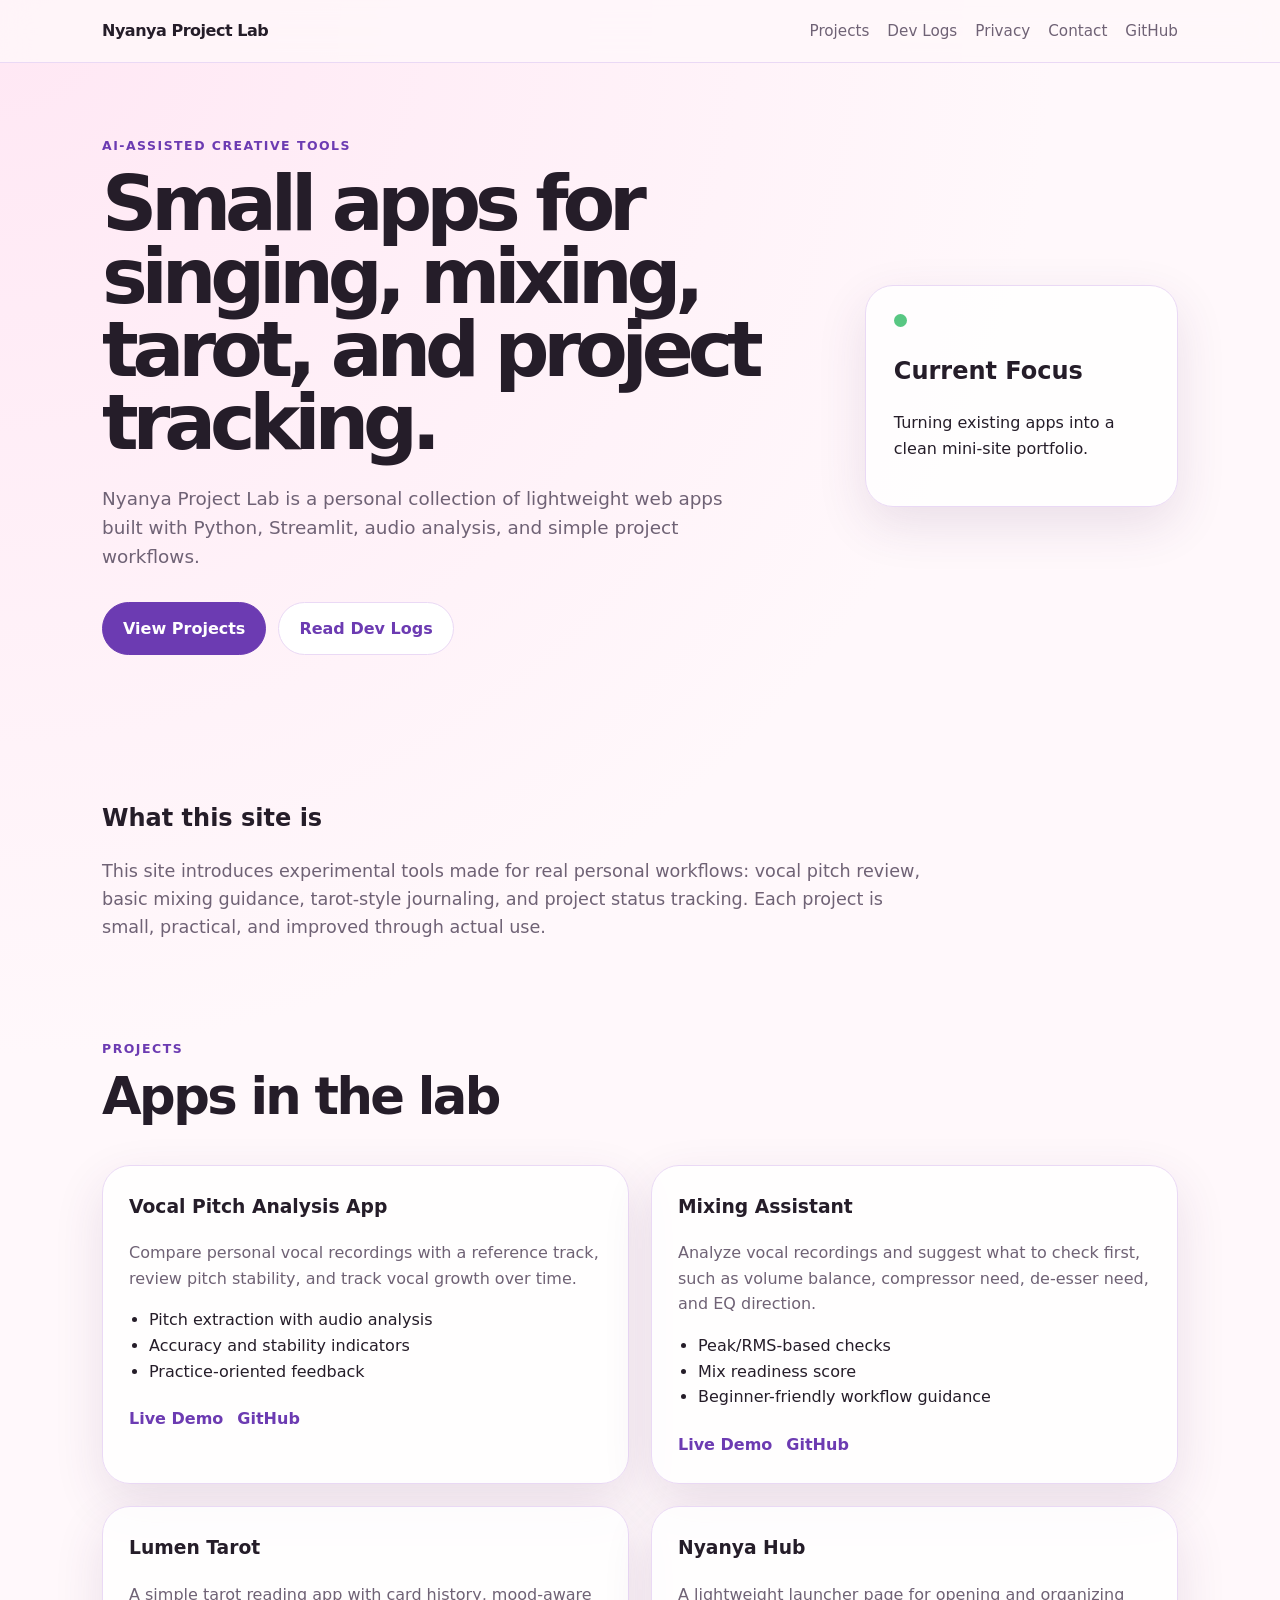
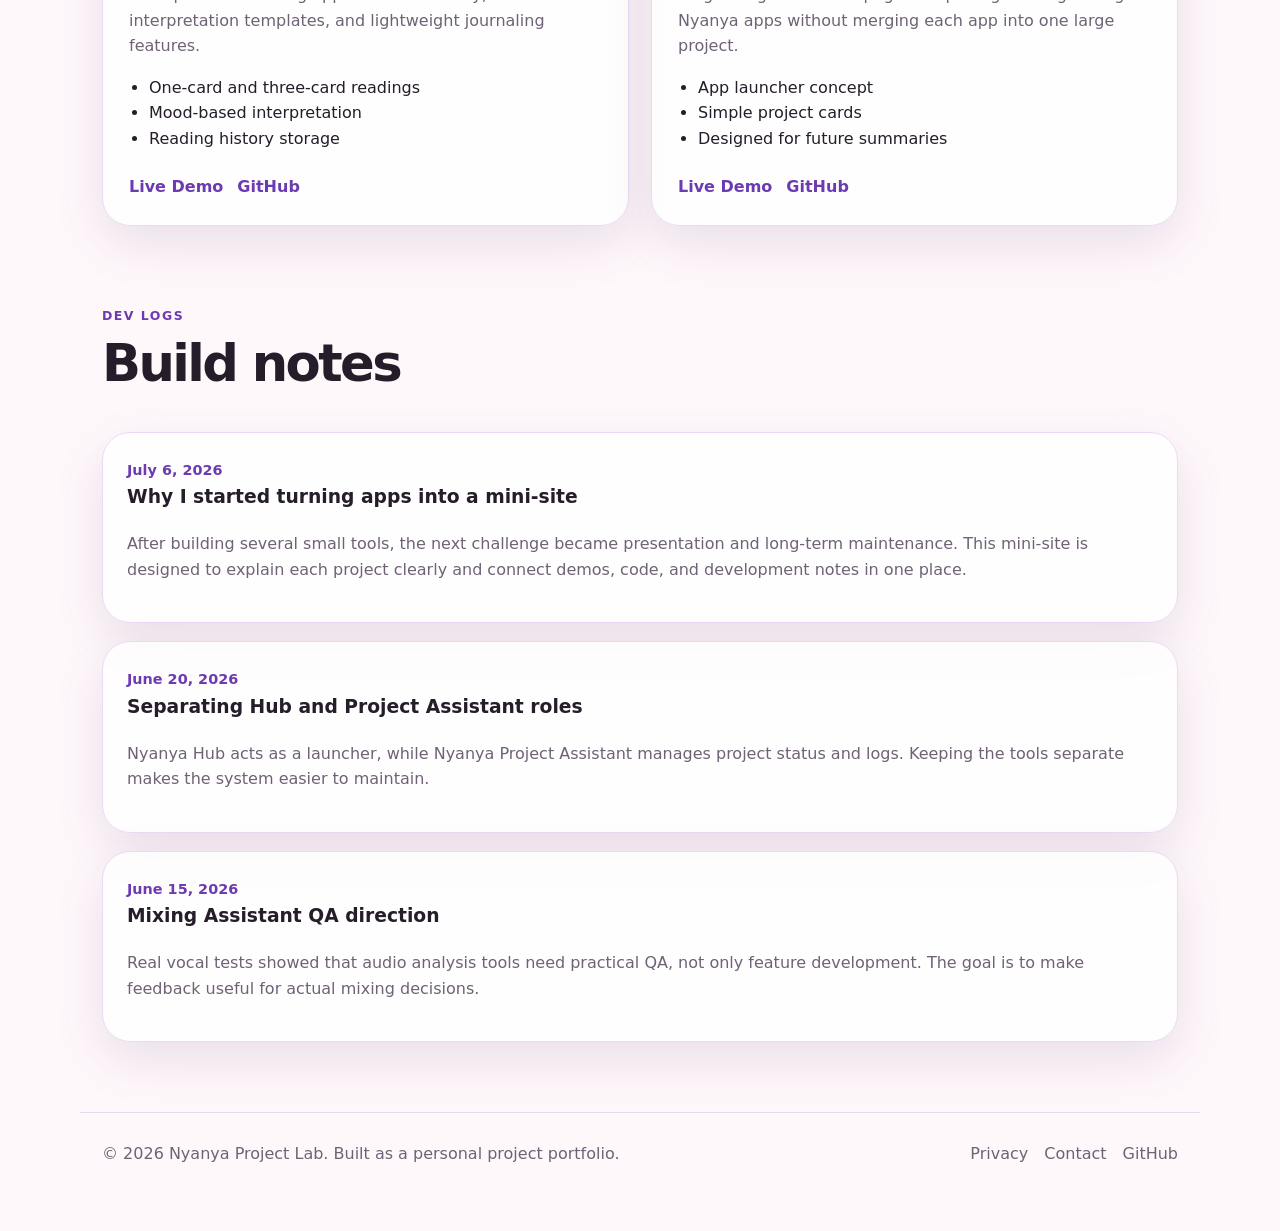
==== index.html @ 67fac54b "Add files via upload" ====
<!DOCTYPE html>
<html lang="en">
<head>
  <meta charset="UTF-8" />
  <meta name="viewport" content="width=device-width, initial-scale=1.0" />
  <meta name="description" content="Nyanya Project Lab is a small collection of creative AI-assisted web apps for vocal practice, mixing analysis, tarot reading, and project management." />
  <title>Nyanya Project Lab</title>
  <link rel="stylesheet" href="styles.css" />
</head>
<body>
  <header class="site-header">
    <nav class="nav">
      <a class="logo" href="#top">Nyanya Project Lab</a>
      <div class="nav-links">
        <a href="#projects">Projects</a>
        <a href="#logs">Dev Logs</a>
        <a href="privacy.html">Privacy</a>
        <a href="contact.html">Contact</a>
        <a href="https://github.com/nyanyachi" target="_blank" rel="noopener">GitHub</a>
      </div>
    </nav>
  </header>

  <main id="top">
    <section class="hero">
      <div class="hero-text">
        <p class="eyebrow">AI-assisted creative tools</p>
        <h1>Small apps for singing, mixing, tarot, and project tracking.</h1>
        <p class="hero-description">
          Nyanya Project Lab is a personal collection of lightweight web apps built with Python, Streamlit, audio analysis, and simple project workflows.
        </p>
        <div class="hero-actions">
          <a class="button primary" href="#projects">View Projects</a>
          <a class="button secondary" href="#logs">Read Dev Logs</a>
        </div>
      </div>
      <aside class="hero-card" aria-label="Project status summary">
        <span class="status-dot"></span>
        <h2>Current Focus</h2>
        <p>Turning existing apps into a clean mini-site portfolio.</p>
      </aside>
    </section>

    <section class="section intro">
      <h2>What this site is</h2>
      <p>
        This site introduces experimental tools made for real personal workflows: vocal pitch review, basic mixing guidance, tarot-style journaling, and project status tracking. Each project is small, practical, and improved through actual use.
      </p>
    </section>

    <section id="projects" class="section">
      <div class="section-heading">
        <p class="eyebrow">Projects</p>
        <h2>Apps in the lab</h2>
      </div>
      <div class="project-grid">
        <article class="project-card">
          <h3>Vocal Pitch Analysis App</h3>
          <p>Compare personal vocal recordings with a reference track, review pitch stability, and track vocal growth over time.</p>
          <ul>
            <li>Pitch extraction with audio analysis</li>
            <li>Accuracy and stability indicators</li>
            <li>Practice-oriented feedback</li>
          </ul>
          <div class="card-actions">
            <a href="https://vocal-pitch-analysis-app.streamlit.app/" target="_blank" rel="noopener">Live Demo</a>
            <a href="https://github.com/nyanyachi/vocal-pitch-analysis-app" target="_blank" rel="noopener">GitHub</a>
          </div>
        </article>

        <article class="project-card">
          <h3>Mixing Assistant</h3>
          <p>Analyze vocal recordings and suggest what to check first, such as volume balance, compressor need, de-esser need, and EQ direction.</p>
          <ul>
            <li>Peak/RMS-based checks</li>
            <li>Mix readiness score</li>
            <li>Beginner-friendly workflow guidance</li>
          </ul>
          <div class="card-actions">
            <a href="https://mixing-assistant.streamlit.app/" target="_blank" rel="noopener">Live Demo</a>
            <a href="https://github.com/nyanyachi/mixing-assistant" target="_blank" rel="noopener">GitHub</a>
          </div>
        </article>

        <article class="project-card">
          <h3>Lumen Tarot</h3>
          <p>A simple tarot reading app with card history, mood-aware interpretation templates, and lightweight journaling features.</p>
          <ul>
            <li>One-card and three-card readings</li>
            <li>Mood-based interpretation</li>
            <li>Reading history storage</li>
          </ul>
          <div class="card-actions">
            <a href="https://lumen-tarot.streamlit.app/" target="_blank" rel="noopener">Live Demo</a>
            <a href="https://github.com/nyanyachi/lumen-tarot" target="_blank" rel="noopener">GitHub</a>
          </div>
        </article>

        <article class="project-card">
          <h3>Nyanya Hub</h3>
          <p>A lightweight launcher page for opening and organizing Nyanya apps without merging each app into one large project.</p>
          <ul>
            <li>App launcher concept</li>
            <li>Simple project cards</li>
            <li>Designed for future summaries</li>
          </ul>
          <div class="card-actions">
            <a href="#" target="_blank" rel="noopener">Live Demo</a>
            <a href="#" target="_blank" rel="noopener">GitHub</a>
          </div>
        </article>
      </div>
    </section>

    <section id="logs" class="section logs">
      <div class="section-heading">
        <p class="eyebrow">Dev Logs</p>
        <h2>Build notes</h2>
      </div>
      <div class="log-list">
        <article>
          <time datetime="2026-07-06">July 6, 2026</time>
          <h3>Why I started turning apps into a mini-site</h3>
          <p>
            After building several small tools, the next challenge became presentation and long-term maintenance. This mini-site is designed to explain each project clearly and connect demos, code, and development notes in one place.
          </p>
        </article>
        <article>
          <time datetime="2026-06-20">June 20, 2026</time>
          <h3>Separating Hub and Project Assistant roles</h3>
          <p>
            Nyanya Hub acts as a launcher, while Nyanya Project Assistant manages project status and logs. Keeping the tools separate makes the system easier to maintain.
          </p>
        </article>
        <article>
          <time datetime="2026-06-15">June 15, 2026</time>
          <h3>Mixing Assistant QA direction</h3>
          <p>
            Real vocal tests showed that audio analysis tools need practical QA, not only feature development. The goal is to make feedback useful for actual mixing decisions.
          </p>
        </article>
      </div>
    </section>
  </main>

  <footer class="footer">
    <p>© 2026 Nyanya Project Lab. Built as a personal project portfolio.</p>
    <div>
      <a href="privacy.html">Privacy</a>
      <a href="contact.html">Contact</a>
      <a href="https://github.com/nyanyachi" target="_blank" rel="noopener">GitHub</a>
    </div>
  </footer>
</body>
</html>
---- styles.css ----
:root {
  --bg: #fff8fb;
  --surface: #ffffff;
  --surface-soft: #fff0f6;
  --text: #251d29;
  --muted: #6f6275;
  --accent: #a86add;
  --accent-dark: #6c3bb2;
  --border: #ead9f5;
  --shadow: 0 18px 50px rgba(80, 42, 100, 0.12);
}

* {
  box-sizing: border-box;
}

body {
  margin: 0;
  font-family: Inter, ui-sans-serif, system-ui, -apple-system, BlinkMacSystemFont, "Segoe UI", sans-serif;
  background: radial-gradient(circle at top left, #ffe7f4 0, transparent 34%), var(--bg);
  color: var(--text);
  line-height: 1.6;
}

a {
  color: inherit;
  text-decoration: none;
}

.site-header {
  position: sticky;
  top: 0;
  z-index: 10;
  backdrop-filter: blur(16px);
  background: rgba(255, 248, 251, 0.8);
  border-bottom: 1px solid var(--border);
}

.nav {
  max-width: 1120px;
  margin: 0 auto;
  padding: 18px 22px;
  display: flex;
  align-items: center;
  justify-content: space-between;
  gap: 24px;
}

.logo {
  font-weight: 800;
  letter-spacing: -0.03em;
}

.nav-links {
  display: flex;
  gap: 18px;
  color: var(--muted);
  font-size: 0.95rem;
}

.nav-links a:hover,
.footer a:hover,
.card-actions a:hover {
  color: var(--accent-dark);
}

main {
  max-width: 1120px;
  margin: 0 auto;
  padding: 0 22px 60px;
}

.hero {
  min-height: 74vh;
  display: grid;
  grid-template-columns: minmax(0, 1.4fr) minmax(280px, 0.6fr);
  gap: 32px;
  align-items: center;
}

.eyebrow {
  margin: 0 0 12px;
  color: var(--accent-dark);
  font-weight: 700;
  text-transform: uppercase;
  font-size: 0.78rem;
  letter-spacing: 0.12em;
}

h1,
h2,
h3,
p {
  margin-top: 0;
}

h1 {
  max-width: 760px;
  font-size: clamp(2.5rem, 6vw, 5.2rem);
  line-height: 0.95;
  letter-spacing: -0.08em;
  margin-bottom: 24px;
}

.hero-description {
  max-width: 640px;
  color: var(--muted);
  font-size: 1.15rem;
}

.hero-actions {
  display: flex;
  flex-wrap: wrap;
  gap: 12px;
  margin-top: 30px;
}

.button {
  display: inline-flex;
  align-items: center;
  justify-content: center;
  border-radius: 999px;
  padding: 13px 20px;
  font-weight: 700;
  border: 1px solid var(--border);
}

.button.primary {
  background: var(--accent-dark);
  color: white;
  border-color: var(--accent-dark);
}

.button.secondary {
  background: var(--surface);
  color: var(--accent-dark);
}

.hero-card,
.project-card,
.log-list article,
.content-page {
  background: rgba(255, 255, 255, 0.82);
  border: 1px solid var(--border);
  border-radius: 28px;
  box-shadow: var(--shadow);
}

.hero-card {
  padding: 28px;
}

.status-dot {
  display: inline-block;
  width: 13px;
  height: 13px;
  border-radius: 50%;
  background: #58c783;
  margin-bottom: 18px;
}

.section {
  padding: 70px 0 10px;
}

.intro p {
  max-width: 820px;
  font-size: 1.1rem;
  color: var(--muted);
}

.section-heading h2 {
  font-size: clamp(2rem, 4vw, 3.2rem);
  line-height: 1;
  letter-spacing: -0.05em;
}

.project-grid {
  display: grid;
  grid-template-columns: repeat(2, minmax(0, 1fr));
  gap: 22px;
}

.project-card {
  padding: 26px;
}

.project-card p,
.log-list p,
.content-page p,
.content-page li {
  color: var(--muted);
}

.project-card ul {
  padding-left: 20px;
}

.card-actions {
  display: flex;
  gap: 14px;
  margin-top: 22px;
  color: var(--accent-dark);
  font-weight: 700;
}

.log-list {
  display: grid;
  gap: 18px;
}

.log-list article {
  padding: 24px;
}

time {
  color: var(--accent-dark);
  font-size: 0.9rem;
  font-weight: 700;
}

.footer {
  max-width: 1120px;
  margin: 0 auto;
  padding: 28px 22px 48px;
  color: var(--muted);
  border-top: 1px solid var(--border);
  display: flex;
  justify-content: space-between;
  gap: 18px;
  flex-wrap: wrap;
}

.footer div {
  display: flex;
  gap: 16px;
}

.content-page {
  max-width: 860px;
  margin: 70px auto;
  padding: 34px;
}

.content-page h1 {
  font-size: clamp(2rem, 5vw, 3.4rem);
}

@media (max-width: 760px) {
  .nav {
    align-items: flex-start;
    flex-direction: column;
  }

  .nav-links {
    flex-wrap: wrap;
  }

  .hero {
    grid-template-columns: 1fr;
    min-height: auto;
    padding: 72px 0 30px;
  }

  .project-grid {
    grid-template-columns: 1fr;
  }
}
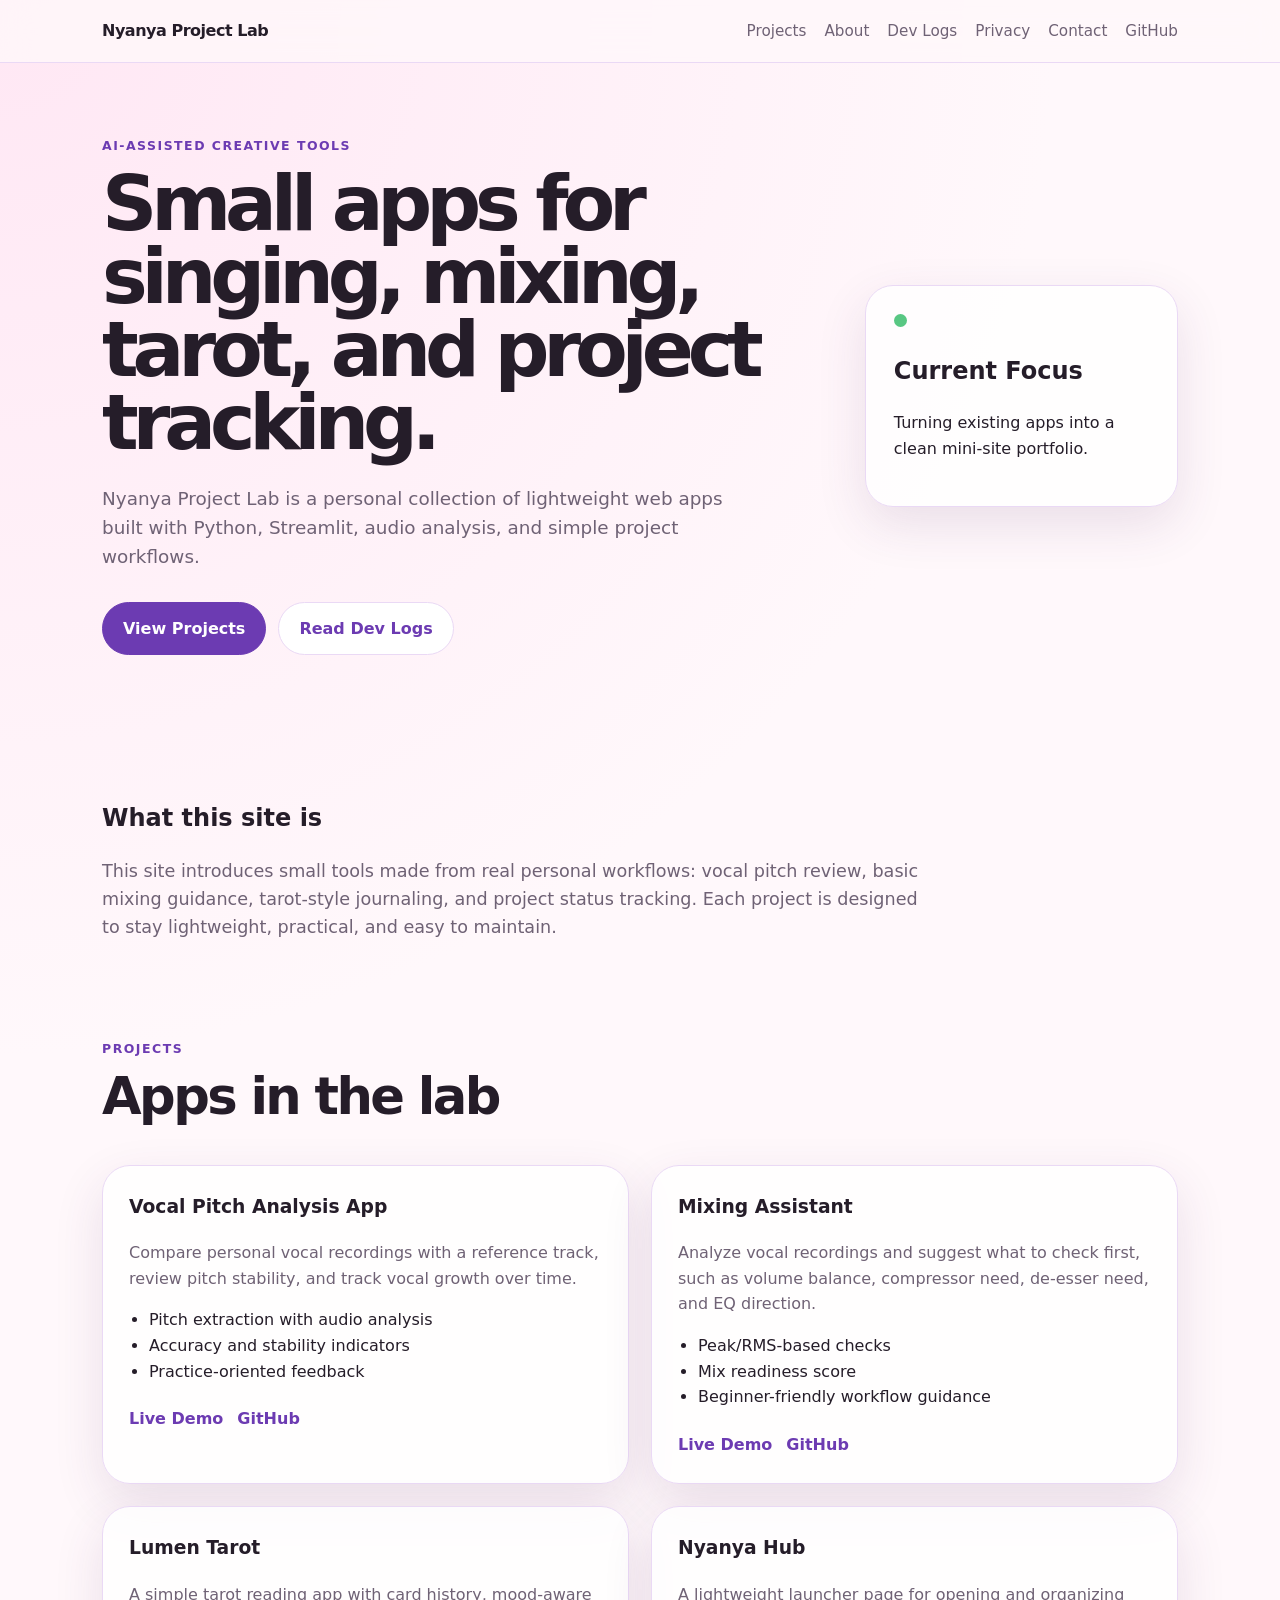
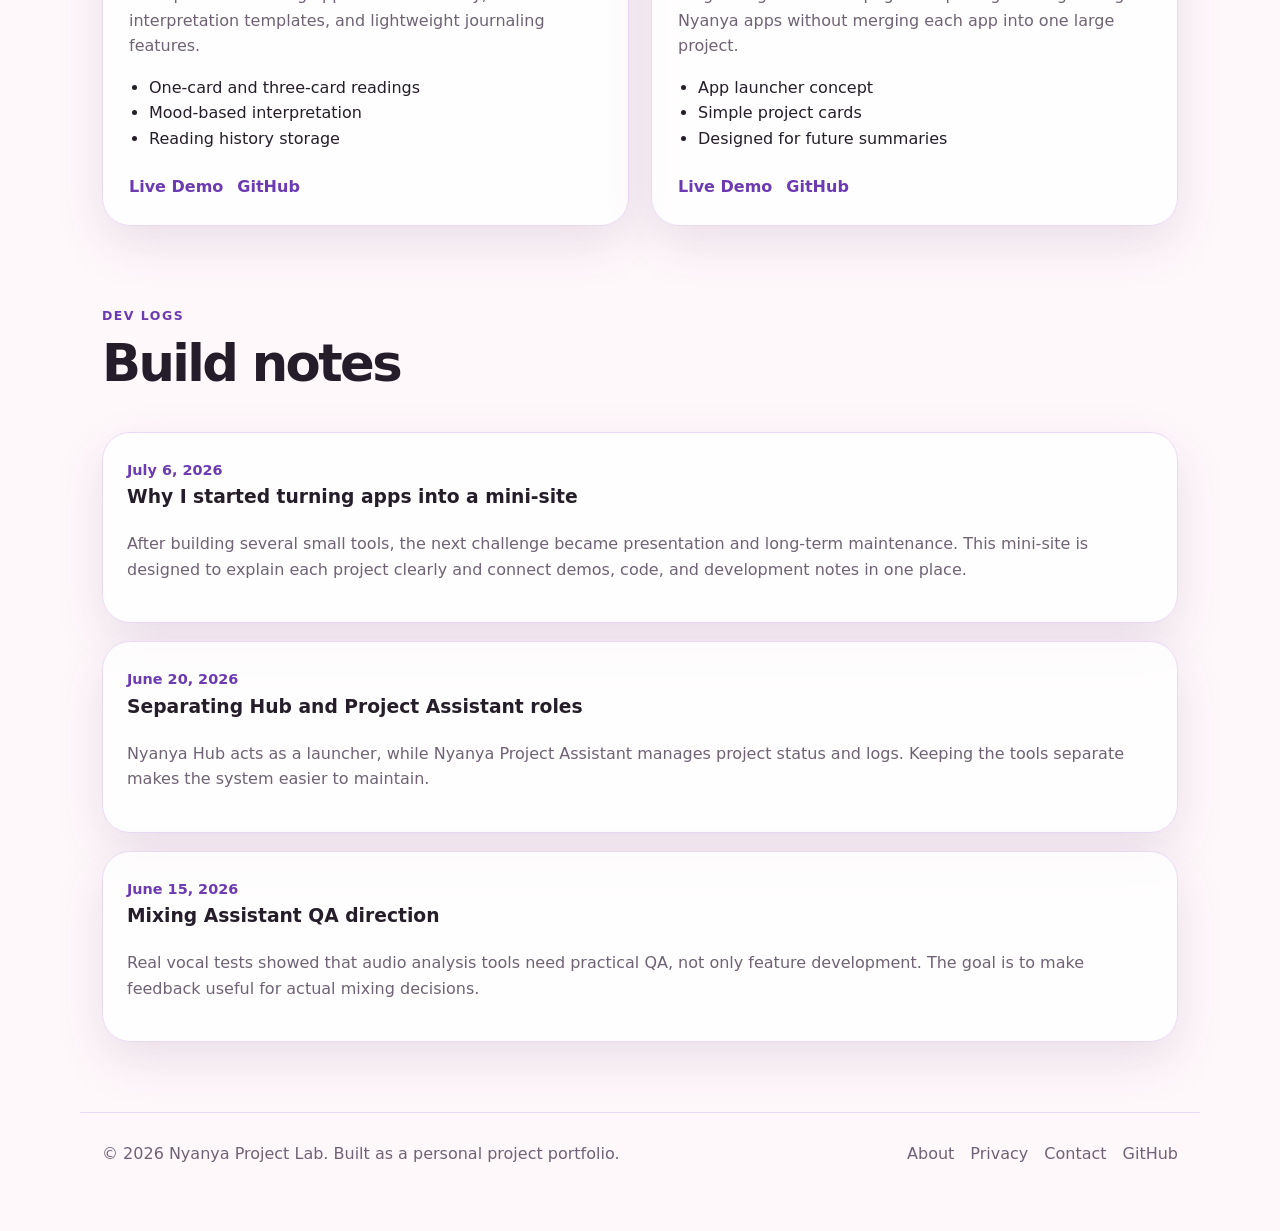
==== commit 9c94e0bd: "Add files via upload" ====
--- a/index.html
+++ b/index.html
@@ -13,6 +13,7 @@
       <a class="logo" href="#top">Nyanya Project Lab</a>
       <div class="nav-links">
         <a href="#projects">Projects</a>
+        <a href="about.html">About</a>
         <a href="#logs">Dev Logs</a>
         <a href="privacy.html">Privacy</a>
         <a href="contact.html">Contact</a>
@@ -44,7 +45,7 @@
     <section class="section intro">
       <h2>What this site is</h2>
       <p>
-        This site introduces experimental tools made for real personal workflows: vocal pitch review, basic mixing guidance, tarot-style journaling, and project status tracking. Each project is small, practical, and improved through actual use.
+        This site introduces small tools made from real personal workflows: vocal pitch review, basic mixing guidance, tarot-style journaling, and project status tracking. Each project is designed to stay lightweight, practical, and easy to maintain.
       </p>
     </section>
 
@@ -105,8 +106,8 @@
             <li>Designed for future summaries</li>
           </ul>
           <div class="card-actions">
-            <a href="#" target="_blank" rel="noopener">Live Demo</a>
-            <a href="#" target="_blank" rel="noopener">GitHub</a>
+            <a href="#" aria-label="Nyanya Hub live demo link not added yet">Live Demo</a>
+            <a href="#" aria-label="Nyanya Hub GitHub link not added yet">GitHub</a>
           </div>
         </article>
       </div>
@@ -146,6 +147,7 @@
   <footer class="footer">
     <p>© 2026 Nyanya Project Lab. Built as a personal project portfolio.</p>
     <div>
+      <a href="about.html">About</a>
       <a href="privacy.html">Privacy</a>
       <a href="contact.html">Contact</a>
       <a href="https://github.com/nyanyachi" target="_blank" rel="noopener">GitHub</a>
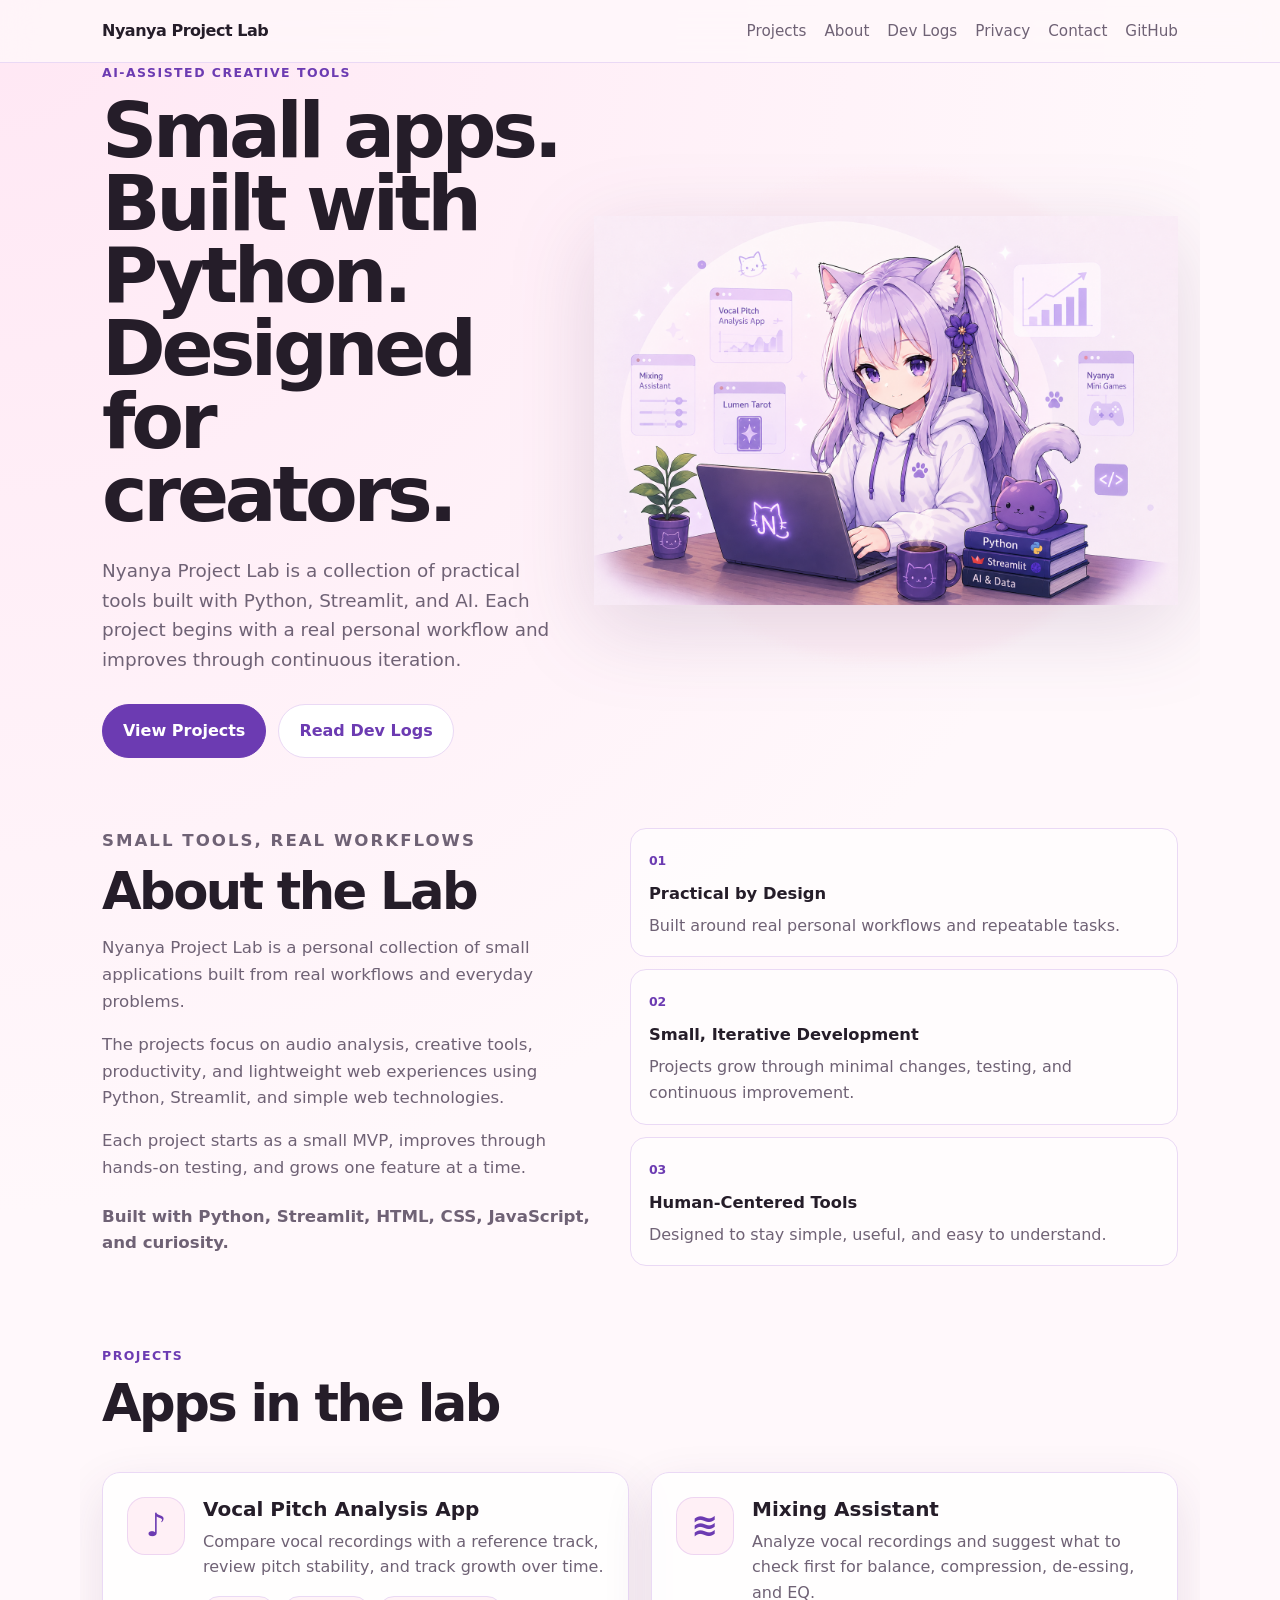
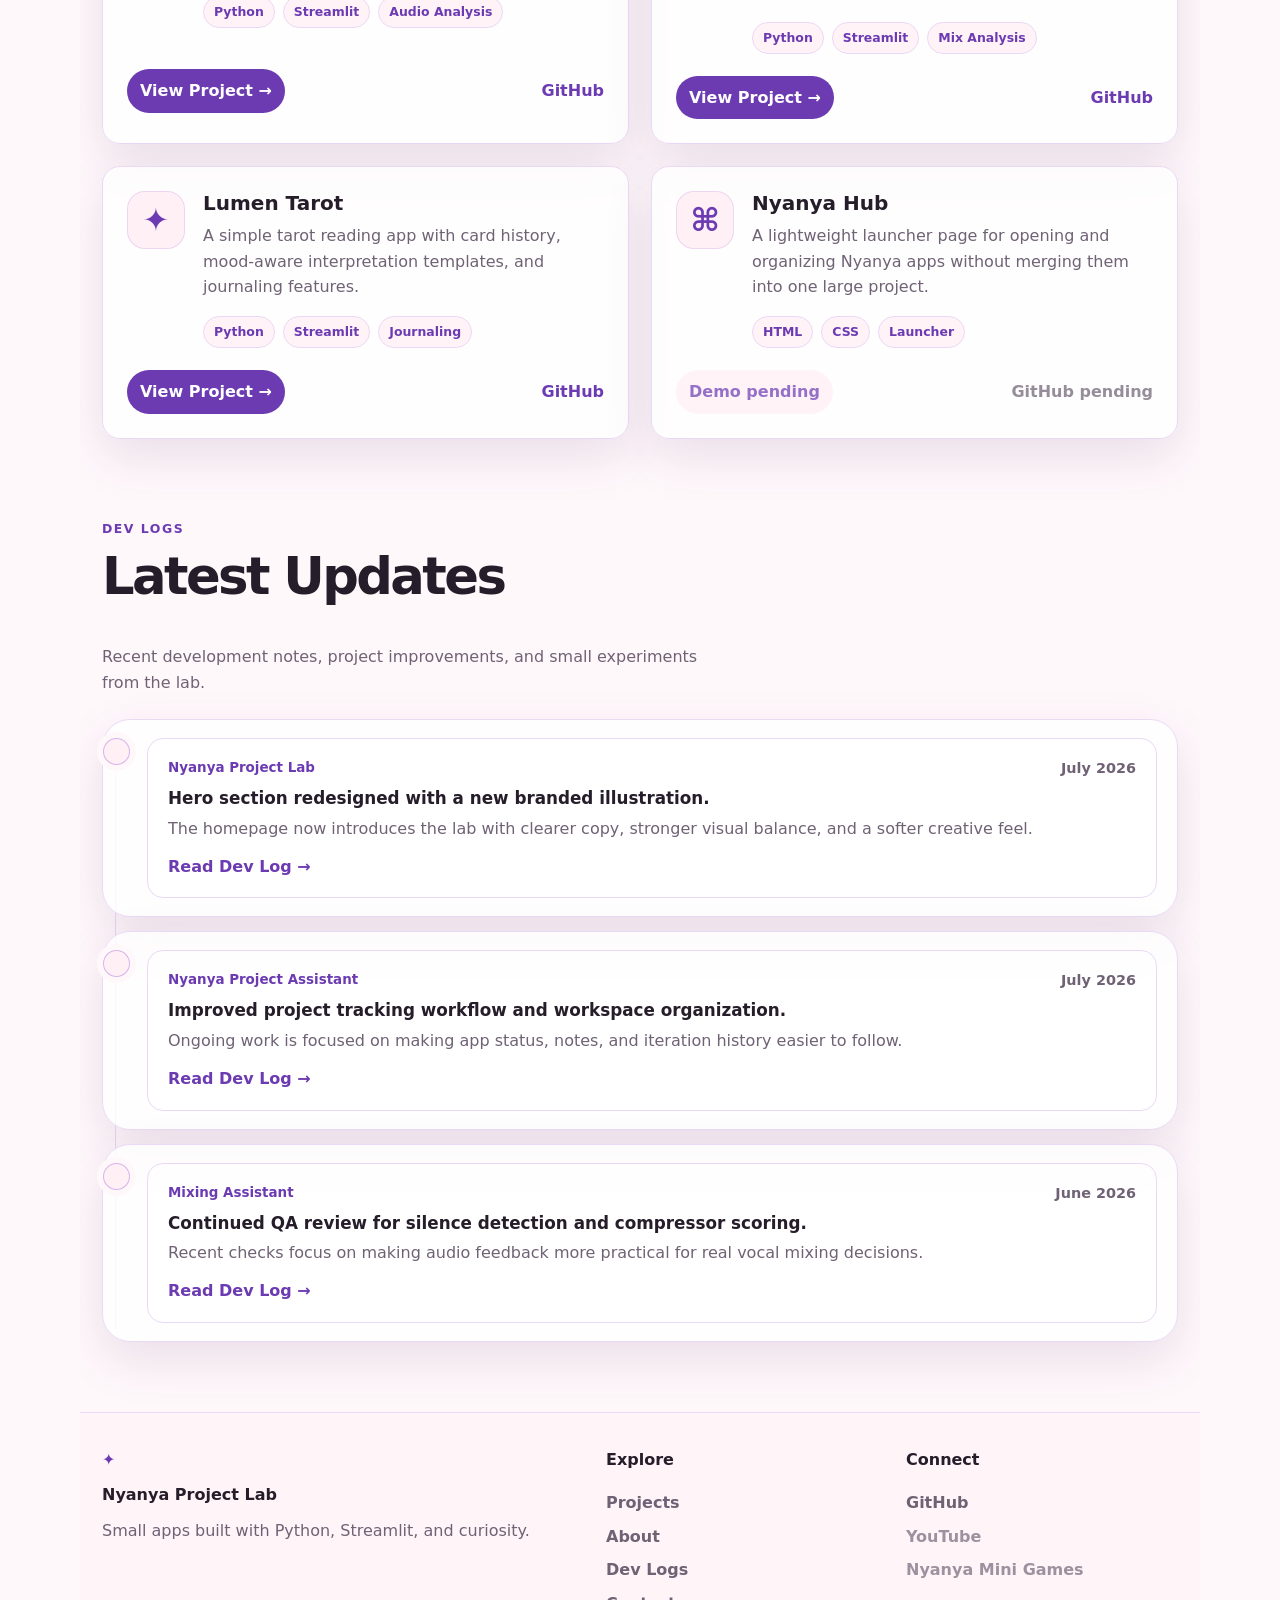
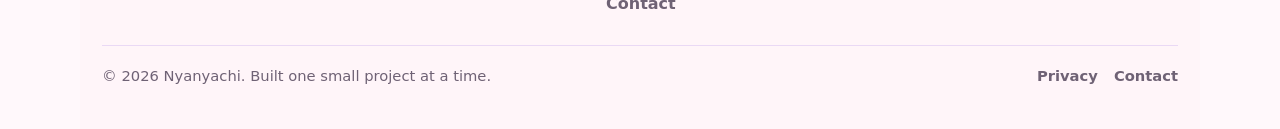
==== commit 1c3e1932: "Improve Nyanya Project Lab UI" ====
--- a/index.html
+++ b/index.html
@@ -1,157 +1,229 @@
-<!DOCTYPE html>
+﻿<!DOCTYPE html>
+
 <html lang="en">
 <head>
-  <meta charset="UTF-8" />
-  <meta name="viewport" content="width=device-width, initial-scale=1.0" />
-  <meta name="description" content="Nyanya Project Lab is a small collection of creative AI-assisted web apps for vocal practice, mixing analysis, tarot reading, and project management." />
-  <title>Nyanya Project Lab</title>
-  <link rel="stylesheet" href="styles.css" />
+<meta charset="utf-8"/>
+<meta content="width=device-width, initial-scale=1.0" name="viewport"/>
+<meta content="Nyanya Project Lab is a small collection of creative AI-assisted web apps for vocal practice, mixing analysis, tarot reading, and project management." name="description"/>
+<title>Nyanya Project Lab</title>
+<link href="styles.css" rel="stylesheet"/>
 </head>
 <body>
-  <header class="site-header">
-    <nav class="nav">
-      <a class="logo" href="#top">Nyanya Project Lab</a>
-      <div class="nav-links">
-        <a href="#projects">Projects</a>
-        <a href="about.html">About</a>
-        <a href="#logs">Dev Logs</a>
-        <a href="privacy.html">Privacy</a>
-        <a href="contact.html">Contact</a>
-        <a href="https://github.com/nyanyachi" target="_blank" rel="noopener">GitHub</a>
-      </div>
-    </nav>
-  </header>
-
-  <main id="top">
-    <section class="hero">
-      <div class="hero-text">
-        <p class="eyebrow">AI-assisted creative tools</p>
-        <h1>Small apps for singing, mixing, tarot, and project tracking.</h1>
-        <p class="hero-description">
-          Nyanya Project Lab is a personal collection of lightweight web apps built with Python, Streamlit, audio analysis, and simple project workflows.
+<header class="site-header">
+<nav class="nav">
+<a class="logo" href="#top">Nyanya Project Lab</a>
+<div class="nav-links">
+<a href="#projects">Projects</a>
+
+
+<a href="about.html">About</a>
+<a href="#logs">Dev Logs</a>
+<a href="privacy.html">Privacy</a>
+<a href="contact.html">Contact</a>
+<a href="https://github.com/nyanyachi" rel="noopener" target="_blank">GitHub</a>
+</div>
+</nav>
+</header>
+<main id="top">
+<section class="hero">
+<div class="hero-text">
+<p class="eyebrow">AI-assisted creative tools</p>
+<h1>Small apps.<br/>Built with Python.<br/>Designed for creators.</h1>
+<p class="hero-description">
+          Nyanya Project Lab is a collection of practical tools built with Python, Streamlit, and AI. Each project begins with a real personal workflow and improves through continuous iteration.
         </p>
-        <div class="hero-actions">
-          <a class="button primary" href="#projects">View Projects</a>
-          <a class="button secondary" href="#logs">Read Dev Logs</a>
-        </div>
-      </div>
-      <aside class="hero-card" aria-label="Project status summary">
-        <span class="status-dot"></span>
-        <h2>Current Focus</h2>
-        <p>Turning existing apps into a clean mini-site portfolio.</p>
-      </aside>
-    </section>
-
-    <section class="section intro">
-      <h2>What this site is</h2>
-      <p>
-        This site introduces small tools made from real personal workflows: vocal pitch review, basic mixing guidance, tarot-style journaling, and project status tracking. Each project is designed to stay lightweight, practical, and easy to maintain.
-      </p>
-    </section>
-
-    <section id="projects" class="section">
-      <div class="section-heading">
-        <p class="eyebrow">Projects</p>
-        <h2>Apps in the lab</h2>
-      </div>
-      <div class="project-grid">
-        <article class="project-card">
-          <h3>Vocal Pitch Analysis App</h3>
-          <p>Compare personal vocal recordings with a reference track, review pitch stability, and track vocal growth over time.</p>
-          <ul>
-            <li>Pitch extraction with audio analysis</li>
-            <li>Accuracy and stability indicators</li>
-            <li>Practice-oriented feedback</li>
-          </ul>
-          <div class="card-actions">
-            <a href="https://vocal-pitch-analysis-app.streamlit.app/" target="_blank" rel="noopener">Live Demo</a>
-            <a href="https://github.com/nyanyachi/vocal-pitch-analysis-app" target="_blank" rel="noopener">GitHub</a>
-          </div>
-        </article>
-
-        <article class="project-card">
-          <h3>Mixing Assistant</h3>
-          <p>Analyze vocal recordings and suggest what to check first, such as volume balance, compressor need, de-esser need, and EQ direction.</p>
-          <ul>
-            <li>Peak/RMS-based checks</li>
-            <li>Mix readiness score</li>
-            <li>Beginner-friendly workflow guidance</li>
-          </ul>
-          <div class="card-actions">
-            <a href="https://mixing-assistant.streamlit.app/" target="_blank" rel="noopener">Live Demo</a>
-            <a href="https://github.com/nyanyachi/mixing-assistant" target="_blank" rel="noopener">GitHub</a>
-          </div>
-        </article>
-
-        <article class="project-card">
-          <h3>Lumen Tarot</h3>
-          <p>A simple tarot reading app with card history, mood-aware interpretation templates, and lightweight journaling features.</p>
-          <ul>
-            <li>One-card and three-card readings</li>
-            <li>Mood-based interpretation</li>
-            <li>Reading history storage</li>
-          </ul>
-          <div class="card-actions">
-            <a href="https://lumen-tarot.streamlit.app/" target="_blank" rel="noopener">Live Demo</a>
-            <a href="https://github.com/nyanyachi/lumen-tarot" target="_blank" rel="noopener">GitHub</a>
-          </div>
-        </article>
-
-        <article class="project-card">
-          <h3>Nyanya Hub</h3>
-          <p>A lightweight launcher page for opening and organizing Nyanya apps without merging each app into one large project.</p>
-          <ul>
-            <li>App launcher concept</li>
-            <li>Simple project cards</li>
-            <li>Designed for future summaries</li>
-          </ul>
-          <div class="card-actions">
-            <a href="#" aria-label="Nyanya Hub live demo link not added yet">Live Demo</a>
-            <a href="#" aria-label="Nyanya Hub GitHub link not added yet">GitHub</a>
-          </div>
-        </article>
-      </div>
-    </section>
-
-    <section id="logs" class="section logs">
-      <div class="section-heading">
-        <p class="eyebrow">Dev Logs</p>
-        <h2>Build notes</h2>
-      </div>
-      <div class="log-list">
-        <article>
-          <time datetime="2026-07-06">July 6, 2026</time>
-          <h3>Why I started turning apps into a mini-site</h3>
-          <p>
-            After building several small tools, the next challenge became presentation and long-term maintenance. This mini-site is designed to explain each project clearly and connect demos, code, and development notes in one place.
-          </p>
-        </article>
-        <article>
-          <time datetime="2026-06-20">June 20, 2026</time>
-          <h3>Separating Hub and Project Assistant roles</h3>
-          <p>
-            Nyanya Hub acts as a launcher, while Nyanya Project Assistant manages project status and logs. Keeping the tools separate makes the system easier to maintain.
-          </p>
-        </article>
-        <article>
-          <time datetime="2026-06-15">June 15, 2026</time>
-          <h3>Mixing Assistant QA direction</h3>
-          <p>
-            Real vocal tests showed that audio analysis tools need practical QA, not only feature development. The goal is to make feedback useful for actual mixing decisions.
-          </p>
-        </article>
-      </div>
-    </section>
-  </main>
-
-  <footer class="footer">
-    <p>© 2026 Nyanya Project Lab. Built as a personal project portfolio.</p>
-    <div>
-      <a href="about.html">About</a>
-      <a href="privacy.html">Privacy</a>
-      <a href="contact.html">Contact</a>
-      <a href="https://github.com/nyanyachi" target="_blank" rel="noopener">GitHub</a>
-    </div>
-  </footer>
+<div class="hero-actions">
+<a class="button primary" href="#projects">View Projects</a>
+<a class="button secondary" href="#logs">Read Dev Logs</a>
+</div>
+</div>
+<div class="hero-visual" aria-label="Nyanya Project Lab illustration">
+<img src="assets/progectlab_1.png" width="1536" height="1024" alt="Illustration of a creator working on project apps with a laptop, books, and floating project panels"/>
+</div>
+</section>
+<section class="section intro">
+<div class="about-copy">
+<p class="eyebrow">Small tools, real workflows</p>
+<h2>About the Lab</h2>
+<p>Nyanya Project Lab is a personal collection of small applications built from real workflows and everyday problems.</p>
+<p>The projects focus on audio analysis, creative tools, productivity, and lightweight web experiences using Python, Streamlit, and simple web technologies.</p>
+<p>Each project starts as a small MVP, improves through hands-on testing, and grows one feature at a time.</p>
+<p class="tech-line">Built with Python, Streamlit, HTML, CSS, JavaScript, and curiosity.</p>
+</div>
+<div class="about-principles" aria-label="Lab principles">
+<article class="about-card">
+<span>01</span>
+<h3>Practical by Design</h3>
+<p>Built around real personal workflows and repeatable tasks.</p>
+</article>
+<article class="about-card">
+<span>02</span>
+<h3>Small, Iterative Development</h3>
+<p>Projects grow through minimal changes, testing, and continuous improvement.</p>
+</article>
+<article class="about-card">
+<span>03</span>
+<h3>Human-Centered Tools</h3>
+<p>Designed to stay simple, useful, and easy to understand.</p>
+</article>
+</div>
+</section>
+<section class="section" id="projects">
+<div class="section-heading">
+<p class="eyebrow">Projects</p>
+<h2>Apps in the lab</h2>
+</div>
+<div class="project-grid">
+<article class="project-card">
+<div class="project-icon" aria-hidden="true">♪</div>
+<div class="project-content">
+<h3>Vocal Pitch Analysis App</h3>
+<p>Compare vocal recordings with a reference track, review pitch stability, and track growth over time.</p>
+<div class="tech-badges" aria-label="Technologies">
+<span>Python</span>
+<span>Streamlit</span>
+<span>Audio Analysis</span>
+</div>
+</div>
+<div class="card-actions">
+<a class="project-link" href="https://vocal-pitch-analysis-app.streamlit.app/" rel="noopener" target="_blank">View Project →</a>
+<a href="https://github.com/nyanyachi/vocal-pitch-analysis-app" rel="noopener" target="_blank">GitHub</a>
+</div>
+</article>
+<article class="project-card">
+<div class="project-icon" aria-hidden="true">≋</div>
+<div class="project-content">
+<h3>Mixing Assistant</h3>
+<p>Analyze vocal recordings and suggest what to check first for balance, compression, de-essing, and EQ.</p>
+<div class="tech-badges" aria-label="Technologies">
+<span>Python</span>
+<span>Streamlit</span>
+<span>Mix Analysis</span>
+</div>
+</div>
+<div class="card-actions">
+<a class="project-link" href="https://mixingassistantapp.streamlit.app/" rel="noopener" target="_blank">View Project →</a>
+<a href="https://github.com/nyanyachi/mixing_assistant_app" rel="noopener" target="_blank">GitHub</a>
+</div>
+</article>
+<article class="project-card">
+<div class="project-icon" aria-hidden="true">✦</div>
+<div class="project-content">
+<h3>Lumen Tarot</h3>
+<p>A simple tarot reading app with card history, mood-aware interpretation templates, and journaling features.</p>
+<div class="tech-badges" aria-label="Technologies">
+<span>Python</span>
+<span>Streamlit</span>
+<span>Journaling</span>
+</div>
+</div>
+<div class="card-actions">
+<a class="project-link" href="https://lumen-tarot.streamlit.app/" rel="noopener" target="_blank">View Project →</a>
+<a href="https://github.com/nyanyachi/lumen-tarot" rel="noopener" target="_blank">GitHub</a>
+</div>
+</article>
+
+
+<article class="project-card">
+<div class="project-icon" aria-hidden="true">⌘</div>
+<div class="project-content">
+<h3>Nyanya Hub</h3>
+<p>A lightweight launcher page for opening and organizing Nyanya apps without merging them into one large project.</p>
+<div class="tech-badges" aria-label="Technologies">
+<span>HTML</span>
+<span>CSS</span>
+<span>Launcher</span>
+</div>
+</div>
+<div class="card-actions">
+<span class="project-link project-unavailable" aria-label="Nyanya Hub live demo not added yet">Demo pending</span>
+<span class="project-unavailable">GitHub pending</span>
+</div>
+</article>
+</div>
+</section>
+<section class="section logs" id="logs">
+<div class="section-heading">
+<p class="eyebrow">Dev Logs</p>
+<h2>Latest Updates</h2>
+<p class="section-subtitle">Recent development notes, project improvements, and small experiments from the lab.</p>
+</div>
+<div class="log-list">
+<article class="update-card">
+<div class="update-marker" aria-hidden="true"></div>
+<div class="update-body">
+<div class="update-meta">
+<span>Nyanya Project Lab</span>
+<time datetime="2026-07">July 2026</time>
+</div>
+<h3>Hero section redesigned with a new branded illustration.</h3>
+<p>The homepage now introduces the lab with clearer copy, stronger visual balance, and a softer creative feel.</p>
+<a href="#logs">Read Dev Log →</a>
+</div>
+</article>
+<article class="update-card">
+<div class="update-marker" aria-hidden="true"></div>
+<div class="update-body">
+<div class="update-meta">
+<span>Nyanya Project Assistant</span>
+<time datetime="2026-07">July 2026</time>
+</div>
+<h3>Improved project tracking workflow and workspace organization.</h3>
+<p>Ongoing work is focused on making app status, notes, and iteration history easier to follow.</p>
+<a href="#logs">Read Dev Log →</a>
+</div>
+</article>
+<article class="update-card">
+<div class="update-marker" aria-hidden="true"></div>
+<div class="update-body">
+<div class="update-meta">
+<span>Mixing Assistant</span>
+<time datetime="2026-06">June 2026</time>
+</div>
+<h3>Continued QA review for silence detection and compressor scoring.</h3>
+<p>Recent checks focus on making audio feedback more practical for real vocal mixing decisions.</p>
+<a href="#logs">Read Dev Log →</a>
+</div>
+</article>
+</div>
+</section>
+</main>
+<footer class="footer">
+<div class="footer-main">
+<div class="footer-brand">
+<span class="footer-mark" aria-hidden="true">✦</span>
+<h2>Nyanya Project Lab</h2>
+<p>Small apps built with Python, Streamlit, and curiosity.</p>
+</div>
+<nav class="footer-column" aria-label="Explore">
+<h3>Explore</h3>
+<a href="#projects">Projects</a>
+<a href="about.html">About</a>
+<a href="#logs">Dev Logs</a>
+<a href="contact.html">Contact</a>
+</nav>
+<div class="footer-column" aria-label="Connect">
+<h3>Connect</h3>
+<a href="https://github.com/nyanyachi" rel="noopener" target="_blank">GitHub</a>
+<span class="footer-muted">YouTube</span>
+<span class="footer-muted">Nyanya Mini Games</span>
+</div>
+</div>
+<div class="footer-bottom">
+<p>© 2026 Nyanyachi. Built one small project at a time.</p>
+<div>
+<a href="privacy.html">Privacy</a>
+<a href="contact.html">Contact</a>
+</div>
+</div>
+</footer>
 </body>
 </html>
+
+
+
+
+
+
+
+
--- a/styles.css
+++ b/styles.css
@@ -1,4 +1,4 @@
-:root {
+﻿:root {
   --bg: #fff8fb;
   --surface: #ffffff;
   --surface-soft: #fff0f6;
@@ -27,6 +27,13 @@
   text-decoration: none;
 }
 
+a:focus-visible,
+.button:focus-visible {
+  outline: 3px solid rgba(168, 106, 221, 0.32);
+  outline-offset: 3px;
+  border-radius: 8px;
+}
+
 .site-header {
   position: sticky;
   top: 0;
@@ -68,13 +75,14 @@
   max-width: 1120px;
   margin: 0 auto;
   padding: 0 22px 60px;
+  overflow-x: clip;
 }
 
 .hero {
   min-height: 74vh;
   display: grid;
-  grid-template-columns: minmax(0, 1.4fr) minmax(280px, 0.6fr);
-  gap: 32px;
+  grid-template-columns: minmax(0, 0.44fr) minmax(320px, 0.56fr);
+  gap: 34px;
   align-items: center;
 }
 
@@ -102,8 +110,12 @@
   margin-bottom: 24px;
 }
 
+.hero h1 {
+  letter-spacing: -0.055em;
+}
+
 .hero-description {
-  max-width: 640px;
+  max-width: 560px;
   color: var(--muted);
   font-size: 1.15rem;
 }
@@ -113,6 +125,32 @@
   flex-wrap: wrap;
   gap: 12px;
   margin-top: 30px;
+}
+
+.hero-visual {
+  position: relative;
+  display: flex;
+  align-items: center;
+  justify-content: center;
+  min-width: 0;
+}
+
+.hero-visual::before {
+  content: "";
+  position: absolute;
+  inset: 10% 4% 8% 6%;
+  border-radius: 999px;
+  background: rgba(255, 240, 246, 0.78);
+  filter: blur(4px);
+  z-index: -1;
+}
+
+.hero-visual img {
+  display: block;
+  width: min(100%, 640px);
+  max-height: min(66vh, 620px);
+  object-fit: contain;
+  filter: drop-shadow(0 22px 42px rgba(80, 42, 100, 0.16));
 }
 
 .button {
@@ -136,6 +174,15 @@
   color: var(--accent-dark);
 }
 
+.hero .button {
+  transition: transform 160ms ease, box-shadow 160ms ease;
+}
+
+.hero .button:hover {
+  transform: translateY(-1px);
+  box-shadow: 0 10px 24px rgba(80, 42, 100, 0.12);
+}
+
 .hero-card,
 .project-card,
 .log-list article,
@@ -163,10 +210,67 @@
   padding: 70px 0 10px;
 }
 
-.intro p {
-  max-width: 820px;
-  font-size: 1.1rem;
-  color: var(--muted);
+.intro {
+  display: grid;
+  grid-template-columns: minmax(0, 0.95fr) minmax(300px, 1.05fr);
+  gap: 32px;
+  align-items: start;
+}
+
+.about-copy {
+  max-width: 560px;
+}
+
+.about-copy h2 {
+  font-size: clamp(2rem, 4vw, 3.2rem);
+  line-height: 1;
+  letter-spacing: -0.05em;
+  margin-bottom: 18px;
+}
+
+.about-copy p,
+.about-card p {
+  color: var(--muted);
+}
+
+.about-copy p {
+  font-size: 1.04rem;
+}
+
+.tech-line {
+  margin: 22px 0 0;
+  color: var(--accent-dark);
+  font-size: 0.92rem;
+  font-weight: 700;
+}
+
+.about-principles {
+  display: grid;
+  gap: 12px;
+}
+
+.about-card {
+  padding: 18px;
+  border: 1px solid var(--border);
+  border-radius: 16px;
+  background: rgba(255, 255, 255, 0.62);
+}
+
+.about-card span {
+  display: inline-flex;
+  margin-bottom: 10px;
+  color: var(--accent-dark);
+  font-size: 0.78rem;
+  font-weight: 800;
+}
+
+.about-card h3 {
+  margin-bottom: 6px;
+  font-size: 1.02rem;
+}
+
+.about-card p {
+  margin-bottom: 0;
 }
 
 .section-heading h2 {
@@ -182,7 +286,42 @@
 }
 
 .project-card {
-  padding: 26px;
+  display: grid;
+  grid-template-columns: auto minmax(0, 1fr);
+  gap: 18px;
+  padding: 24px;
+  border-radius: 18px;
+  transition: transform 180ms ease, box-shadow 180ms ease, border-color 180ms ease;
+}
+
+.project-card:hover {
+  transform: translateY(-4px);
+  border-color: rgba(168, 106, 221, 0.72);
+  box-shadow: 0 22px 54px rgba(80, 42, 100, 0.16);
+}
+
+.project-icon {
+  width: 58px;
+  height: 58px;
+  border-radius: 18px;
+  display: inline-flex;
+  align-items: center;
+  justify-content: center;
+  background: var(--surface-soft);
+  color: var(--accent-dark);
+  font-size: 2rem;
+  font-weight: 800;
+  box-shadow: inset 0 0 0 1px rgba(168, 106, 221, 0.2);
+}
+
+.project-content {
+  min-width: 0;
+}
+
+.project-card h3 {
+  margin-bottom: 8px;
+  font-size: 1.25rem;
+  line-height: 1.2;
 }
 
 .project-card p,
@@ -192,25 +331,151 @@
   color: var(--muted);
 }
 
-.project-card ul {
-  padding-left: 20px;
+.project-card p {
+  margin-bottom: 16px;
+}
+
+.tech-badges {
+  display: flex;
+  flex-wrap: wrap;
+  gap: 8px;
+}
+
+.tech-badges span {
+  border: 1px solid var(--border);
+  border-radius: 999px;
+  padding: 5px 10px;
+  background: rgba(255, 240, 246, 0.7);
+  color: var(--accent-dark);
+  font-size: 0.78rem;
+  font-weight: 800;
 }
 
 .card-actions {
-  display: flex;
+  grid-column: 1 / -1;
+  display: flex;
+  align-items: center;
+  justify-content: space-between;
   gap: 14px;
-  margin-top: 22px;
+  margin-top: 4px;
   color: var(--accent-dark);
   font-weight: 700;
 }
 
+.project-link {
+  display: inline-flex;
+  align-items: center;
+  justify-content: center;
+  border-radius: 999px;
+  padding: 9px 13px;
+  background: var(--accent-dark);
+  color: #ffffff;
+}
+
+.project-link:hover {
+  color: #ffffff;
+}
+
+.project-unavailable {
+  color: var(--muted);
+  cursor: default;
+  opacity: 0.72;
+}
+
+.project-link.project-unavailable {
+  background: var(--surface-soft);
+  color: var(--accent-dark);
+}
+
+.section-subtitle {
+  max-width: 620px;
+  color: var(--muted);
+  font-size: 1rem;
+}
+
 .log-list {
-  display: grid;
-  gap: 18px;
-}
-
-.log-list article {
-  padding: 24px;
+  position: relative;
+  display: grid;
+  gap: 14px;
+  margin-top: 24px;
+}
+
+.log-list::before {
+  content: "";
+  position: absolute;
+  top: 12px;
+  bottom: 12px;
+  left: 13px;
+  width: 1px;
+  background: var(--border);
+}
+
+.update-card {
+  position: relative;
+  display: grid;
+  grid-template-columns: 28px minmax(0, 1fr);
+  gap: 16px;
+  align-items: start;
+  padding: 18px 20px 18px 0;
+  background: transparent;
+  border: 0;
+  box-shadow: none;
+}
+
+.update-marker {
+  width: 27px;
+  height: 27px;
+  border-radius: 50%;
+  background: var(--surface-soft);
+  border: 1px solid rgba(168, 106, 221, 0.45);
+  box-shadow: 0 0 0 6px var(--bg);
+  z-index: 1;
+}
+
+.update-body {
+  padding: 18px 20px;
+  border: 1px solid var(--border);
+  border-radius: 16px;
+  background: rgba(255, 255, 255, 0.78);
+  transition: transform 160ms ease, border-color 160ms ease, box-shadow 160ms ease;
+}
+
+.update-body:hover {
+  transform: translateY(-2px);
+  border-color: rgba(168, 106, 221, 0.62);
+  box-shadow: 0 14px 34px rgba(80, 42, 100, 0.1);
+}
+
+.update-meta {
+  display: flex;
+  justify-content: space-between;
+  gap: 14px;
+  margin-bottom: 8px;
+  color: var(--accent-dark);
+  font-size: 0.84rem;
+  font-weight: 800;
+}
+
+.update-meta time {
+  color: var(--muted);
+  font-weight: 700;
+  white-space: nowrap;
+}
+
+.update-card h3 {
+  margin-bottom: 6px;
+  font-size: 1.05rem;
+  line-height: 1.3;
+}
+
+.update-card p {
+  margin-bottom: 12px;
+  color: var(--muted);
+}
+
+.update-card a {
+  color: var(--accent-dark);
+  font-weight: 800;
 }
 
 time {
@@ -222,18 +487,82 @@
 .footer {
   max-width: 1120px;
   margin: 0 auto;
-  padding: 28px 22px 48px;
+  padding: 34px 22px 42px;
   color: var(--muted);
   border-top: 1px solid var(--border);
+  background: rgba(255, 240, 246, 0.48);
+}
+
+.footer-main {
+  display: grid;
+  grid-template-columns: minmax(0, 1.4fr) minmax(150px, 0.8fr) minmax(170px, 0.8fr);
+  gap: 28px;
+  align-items: start;
+}
+
+.footer-brand h2,
+.footer-column h3 {
+  margin-bottom: 10px;
+  color: var(--text);
+  font-size: 1rem;
+}
+
+.footer-brand p,
+.footer-bottom p {
+  margin: 0;
+}
+
+.footer-mark {
+  display: inline-flex;
+  margin-bottom: 10px;
+  color: var(--accent-dark);
+  font-weight: 800;
+}
+
+.footer-column {
+  display: grid;
+  gap: 8px;
+}
+
+.footer a {
+  width: fit-content;
+  color: var(--muted);
+  font-weight: 700;
+}
+
+.footer a:hover,
+.footer a:focus-visible {
+  color: var(--accent-dark);
+  text-decoration: underline;
+  text-underline-offset: 4px;
+}
+
+.footer a:focus-visible {
+  outline: 3px solid rgba(168, 106, 221, 0.28);
+  border-radius: 6px;
+}
+
+.footer-muted {
+  color: var(--muted);
+  opacity: 0.68;
+  font-weight: 700;
+}
+
+.footer-bottom {
+  margin-top: 28px;
+  padding-top: 18px;
+  border-top: 1px solid var(--border);
   display: flex;
   justify-content: space-between;
-  gap: 18px;
+  gap: 16px;
   flex-wrap: wrap;
-}
-
-.footer div {
+  font-size: 0.92rem;
+}
+
+.footer-bottom div {
   display: flex;
   gap: 16px;
+  flex-wrap: wrap;
 }
 
 .content-page {
@@ -246,6 +575,191 @@
   font-size: clamp(2rem, 5vw, 3.4rem);
 }
 
+.tool-shell {
+  padding: 52px 0 70px;
+}
+
+.tool-heading {
+  max-width: 760px;
+  margin-bottom: 26px;
+}
+
+.tool-heading h1 {
+  font-size: clamp(2.4rem, 6vw, 4.4rem);
+  margin-bottom: 18px;
+}
+
+.tool-heading p {
+  color: var(--muted);
+  font-size: 1.08rem;
+}
+
+.tool-grid {
+  display: grid;
+  grid-template-columns: minmax(0, 1fr) 280px;
+  gap: 18px;
+  align-items: stretch;
+}
+
+.field-block,
+.control-panel {
+  background: rgba(255, 255, 255, 0.82);
+  border: 1px solid var(--border);
+  border-radius: 8px;
+  box-shadow: var(--shadow);
+}
+
+.field-block {
+  display: flex;
+  flex-direction: column;
+  min-height: 310px;
+  padding: 16px;
+}
+
+.field-block span,
+.control-panel span {
+  display: block;
+  margin-bottom: 8px;
+  color: var(--accent-dark);
+  font-size: 0.86rem;
+  font-weight: 800;
+}
+
+textarea,
+select {
+  width: 100%;
+  border: 1px solid var(--border);
+  border-radius: 8px;
+  background: var(--surface);
+  color: var(--text);
+  font: inherit;
+}
+
+textarea {
+  flex: 1;
+  min-height: 240px;
+  padding: 14px;
+  resize: vertical;
+}
+
+select {
+  padding: 11px 12px;
+}
+
+textarea:focus,
+select:focus {
+  outline: 3px solid rgba(168, 106, 221, 0.22);
+  border-color: var(--accent);
+}
+
+.control-panel {
+  display: flex;
+  flex-direction: column;
+  gap: 16px;
+  padding: 16px;
+}
+
+.full-button {
+  width: 100%;
+  border-radius: 8px;
+}
+
+.disclaimer {
+  margin: 0;
+  color: var(--muted);
+  font-size: 0.9rem;
+}
+
+.output-block {
+  grid-column: 1 / 2;
+}
+
+.output-actions {
+  display: flex;
+  align-items: flex-start;
+  gap: 12px;
+}
+
+#copyStatus {
+  color: var(--accent-dark);
+  font-weight: 700;
+  padding-top: 12px;
+}
+
+.checker-layout {
+  display: grid;
+  grid-template-columns: minmax(0, 0.9fr) minmax(340px, 1.1fr);
+  gap: 18px;
+  align-items: start;
+}
+
+.checker-input {
+  display: grid;
+  gap: 16px;
+}
+
+.results-panel {
+  display: grid;
+  gap: 18px;
+}
+
+.score-grid {
+  display: grid;
+  grid-template-columns: repeat(2, minmax(0, 1fr));
+  gap: 14px;
+}
+
+.score-card,
+.result-list {
+  background: rgba(255, 255, 255, 0.82);
+  border: 1px solid var(--border);
+  border-radius: 8px;
+  box-shadow: var(--shadow);
+}
+
+.score-card {
+  padding: 18px;
+}
+
+.score-card span {
+  display: block;
+  color: var(--accent-dark);
+  font-size: 0.82rem;
+  font-weight: 800;
+}
+
+.score-card strong {
+  display: block;
+  margin: 8px 0;
+  font-size: clamp(2.4rem, 5vw, 3.5rem);
+  line-height: 1;
+}
+
+.score-card p {
+  margin: 0;
+  color: var(--muted);
+  font-size: 0.9rem;
+}
+
+.result-list {
+  padding: 18px;
+}
+
+.result-list h2 {
+  margin-bottom: 10px;
+  font-size: 1.1rem;
+}
+
+.result-list ul {
+  margin: 0;
+  padding-left: 20px;
+  color: var(--muted);
+}
+
+.result-list li + li {
+  margin-top: 8px;
+}
+
 @media (max-width: 760px) {
   .nav {
     align-items: flex-start;
@@ -262,7 +776,76 @@
     padding: 72px 0 30px;
   }
 
+  .hero-visual img {
+    width: min(100%, 520px);
+    max-height: 48vh;
+  }
+
+  .intro,
+  .about-principles,
   .project-grid {
     grid-template-columns: 1fr;
   }
-}
+
+  .project-card {
+    grid-template-columns: 1fr;
+  }
+
+  .update-card {
+    grid-template-columns: 22px minmax(0, 1fr);
+    gap: 12px;
+    padding-right: 0;
+  }
+
+  .update-marker {
+    width: 22px;
+    height: 22px;
+  }
+
+  .log-list::before {
+    left: 10px;
+  }
+
+  .update-meta {
+    flex-direction: column;
+    gap: 2px;
+  }
+
+  .tool-grid {
+    grid-template-columns: 1fr;
+  }
+
+  .output-block {
+    grid-column: auto;
+  }
+
+  .checker-layout,
+  .score-grid,
+  .footer-main {
+    grid-template-columns: 1fr;
+  }
+
+  .footer-bottom {
+    flex-direction: column;
+  }
+}
+
+
+
+
+
+
+
+
+@media (prefers-reduced-motion: reduce) {
+  *,
+  *::before,
+  *::after {
+    transition-duration: 0.01ms !important;
+    animation-duration: 0.01ms !important;
+    animation-iteration-count: 1 !important;
+    scroll-behavior: auto !important;
+  }
+}
+
+
